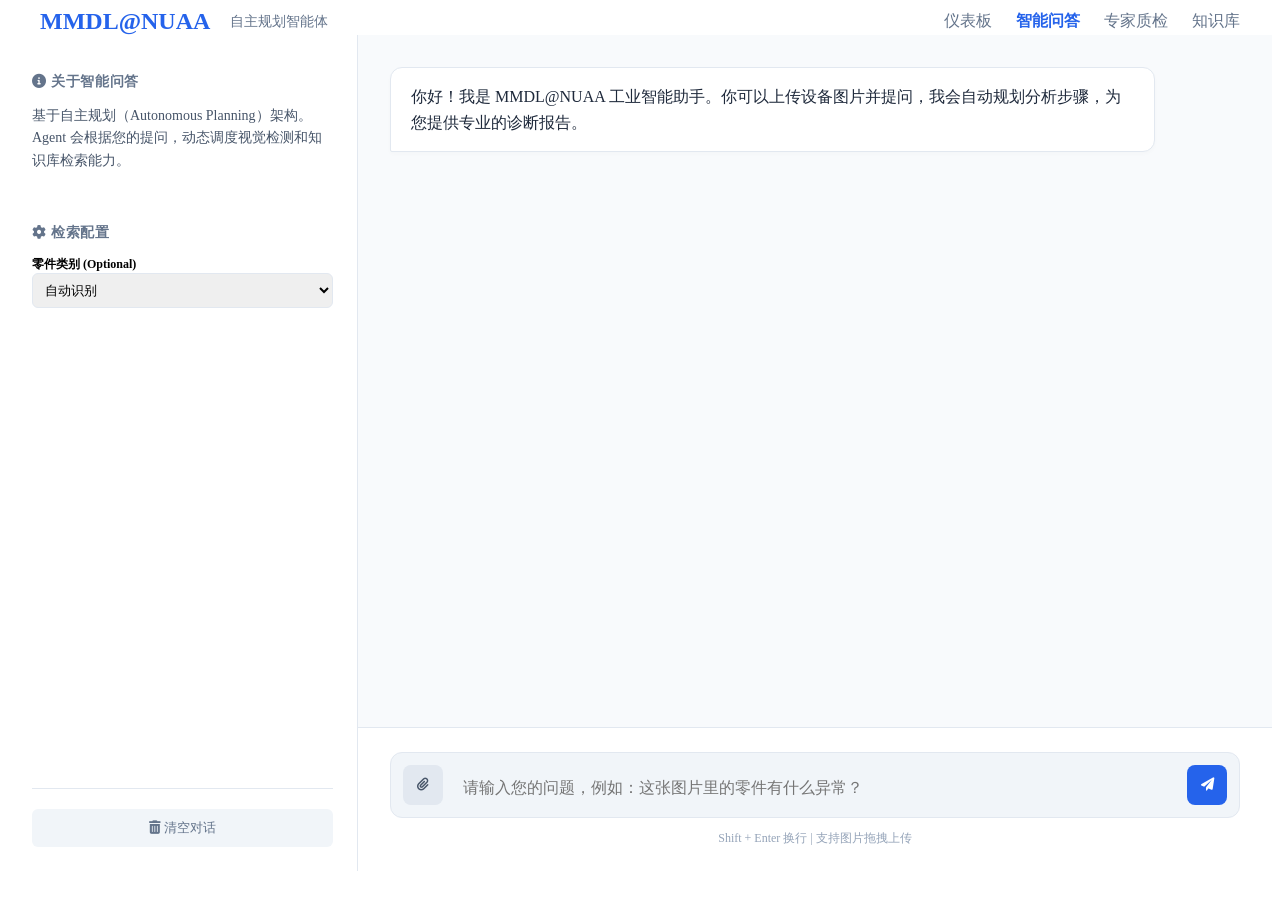
==== web/chat.html @ e0befdd0 "feat:Agent自动推理，重构之前的workflow模式" ====
<!DOCTYPE html>
<html lang="zh-CN">
<head>
    <meta charset="UTF-8">
    <meta name="viewport" content="width=device-width, initial-scale=1.0">
    <title>智能问答 - MMDL@NUAA</title>
    <link rel="stylesheet" href="assets/css/style.css">
    <link rel="stylesheet" href="assets/css/chat.css">
    <link rel="stylesheet" href="https://cdnjs.cloudflare.com/ajax/libs/font-awesome/6.0.0/css/all.min.css">
</head>
<body>
    <nav class="navbar">
        <div style="display: flex; justify-content: space-between; align-items: center; max-width: 1200px; margin: 0 auto; padding: 0 20px; width: 100%;">
            <div style="display: flex; align-items: center; gap: 20px; flex: 1;">
                <h1 style="margin: 0; font-size: 1.5rem; color: #2563eb;">MMDL@NUAA</h1>
                <span style="font-size: 0.9rem; color: #64748b;">自主规划智能体</span>
            </div>
            <div style="display: flex; gap: 24px;">
                <a href="index.html" style="color: #64748b; text-decoration: none; font-weight: 500;">仪表板</a>
                <a href="chat.html" style="color: #2563eb; text-decoration: none; font-weight: 600;">智能问答</a>
                <a href="expert_inspection.html" style="color: #64748b; text-decoration: none; font-weight: 500;">专家质检</a>
                <a href="rag.html" style="color: #64748b; text-decoration: none; font-weight: 500;">知识库</a>
            </div>
        </div>
    </nav>

    <div class="chat-container">
        <!-- Sidebar: Context & Settings -->
        <aside class="chat-sidebar">
            <div class="sidebar-section">
                <h3><i class="fas fa-info-circle"></i> 关于智能问答</h3>
                <p style="font-size: 0.875rem; color: #475569; line-height: 1.6;">
                    基于自主规划（Autonomous Planning）架构。Agent 会根据您的提问，动态调度视觉检测和知识库检索能力。
                </p>
            </div>

            <div class="sidebar-section">
                <h3><i class="fas fa-cog"></i> 检索配置</h3>
                <div class="form-group">
                    <label style="font-size: 0.75rem; font-weight: 600;">零件类别 (Optional)</label>
                    <select id="category-select" style="width: 100%; padding: 8px; border-radius: 6px; border: 1px solid #e2e8f0;">
                        <option value="">自动识别</option>
                        <option value="bottle">瓶子</option>
                        <option value="cable">电缆</option>
                        <option value="capsule">胶囊</option>
                        <option value="metal_nut">金属螺母</option>
                        <option value="screw">螺丝</option>
                        <option value="tile">瓷砖</option>
                    </select>
                </div>
            </div>

            <div id="image-preview-area" class="sidebar-section" style="display: none;">
                <h3><i class="fas fa-image"></i> 待检图片</h3>
                <div style="position: relative; border-radius: 8px; overflow: hidden; border: 1px solid #e2e8f0;">
                    <img id="chat-image-preview" src="" style="width: 100%; display: block;">
                    <button id="remove-image" style="position: absolute; top: 8px; right: 8px; background: rgba(0,0,0,0.5); color: white; border: none; width: 24px; height: 24px; border-radius: 50%; cursor: pointer;">
                        <i class="fas fa-times"></i>
                    </button>
                </div>
            </div>

            <div style="margin-top: auto; padding-top: 20px; border-top: 1px solid #e2e8f0;">
                <button onclick="clearChat()" style="width: 100%; padding: 10px; background: #f1f5f9; border: none; border-radius: 6px; color: #64748b; cursor: pointer;">
                    <i class="fas fa-trash-alt"></i> 清空对话
                </button>
            </div>
        </aside>

        <!-- Main Chat Area -->
        <main class="chat-main">
            <div id="chat-messages" class="chat-messages">
                <!-- Welcome Message -->
                <div class="message-bubble message-agent">
                    你好！我是 MMDL@NUAA 工业智能助手。你可以上传设备图片并提问，我会自动规划分析步骤，为您提供专业的诊断报告。
                </div>
            </div>

            <div class="chat-input-area">
                <div class="input-wrapper">
                    <div class="input-container">
                        <button id="upload-trigger" class="chat-btn btn-upload" title="上传图片">
                            <i class="fas fa-paperclip"></i>
                        </button>
                        <input type="file" id="chat-image-input" accept="image/*" style="display: none;">
                        
                        <textarea id="chat-input" placeholder="请输入您的问题，例如：这张图片里的零件有什么异常？" rows="1"></textarea>
                        
                        <button id="send-btn" class="chat-btn btn-send">
                            <i class="fas fa-paper-plane"></i>
                        </button>
                    </div>
                    <div style="font-size: 0.75rem; color: #94a3b8; text-align: center;">
                        Shift + Enter 换行 | 支持图片拖拽上传
                    </div>
                </div>
            </div>
        </main>
    </div>

    <script src="assets/js/api-client.js"></script>
    <script src="assets/js/chat.js"></script>
</body>
</html>
---- web/assets/css/chat.css ----
/* Chat Page Styles */
:root {
    --chat-primary: #2563eb;
    --chat-bg: #f8fafc;
    --chat-sidebar: #ffffff;
    --chat-bubble-user: #2563eb;
    --chat-bubble-agent: #ffffff;
    --chat-border: #e2e8f0;
}

.chat-container {
    display: grid;
    grid-template-columns: 350px 1fr;
    height: calc(100vh - 64px);
    background: var(--chat-bg);
}

/* Sidebar */
.chat-sidebar {
    background: var(--chat-sidebar);
    border-right: 1px solid var(--chat-border);
    padding: 24px;
    display: flex;
    flex-direction: column;
    gap: 24px;
    overflow-y: auto;
}

.sidebar-section h3 {
    font-size: 0.875rem;
    text-transform: uppercase;
    color: #64748b;
    margin-bottom: 12px;
    letter-spacing: 0.05em;
}

/* Main Chat Area */
.chat-main {
    display: flex;
    flex-direction: column;
    height: 100%;
    position: relative;
}

.chat-messages {
    flex: 1;
    overflow-y: auto;
    padding: 32px;
    display: flex;
    flex-direction: column;
    gap: 24px;
}

/* Bubbles */
.message-bubble {
    max-width: 85%;
    padding: 16px 20px;
    border-radius: 12px;
    line-height: 1.6;
    position: relative;
}

.message-user {
    align-self: flex-end;
    background: var(--chat-bubble-user);
    color: white;
    border-bottom-right-radius: 2px;
}

.message-agent {
    align-self: flex-start;
    background: var(--chat-bubble-agent);
    color: #1e293b;
    border: 1px solid var(--chat-border);
    border-bottom-left-radius: 2px;
    box-shadow: 0 2px 4px rgba(0,0,0,0.02);
}

.message-image {
    max-width: 300px;
    border-radius: 8px;
    margin-bottom: 12px;
    display: block;
}

/* Agent Steps Timeline */
.steps-timeline {
    margin-top: 16px;
    padding-top: 16px;
    border-top: 1px dashed var(--chat-border);
}

.step-item {
    display: flex;
    gap: 12px;
    margin-bottom: 12px;
}

.step-dot {
    width: 8px;
    height: 8px;
    background: #3b82f6;
    border-radius: 50%;
    margin-top: 6px;
    flex-shrink: 0;
}

.step-content {
    font-size: 0.875rem;
}

.step-name {
    font-weight: 600;
    color: #334155;
}

.step-thought {
    color: #64748b;
    font-style: italic;
}

/* Input Area */
.chat-input-area {
    padding: 24px 32px;
    background: white;
    border-top: 1px solid var(--chat-border);
}

.input-wrapper {
    max-width: 900px;
    margin: 0 auto;
    display: flex;
    flex-direction: column;
    gap: 12px;
}

.input-container {
    display: flex;
    gap: 12px;
    align-items: flex-end;
    background: #f1f5f9;
    padding: 12px;
    border-radius: 12px;
    border: 1px solid var(--chat-border);
}

.input-container textarea {
    flex: 1;
    background: transparent;
    border: none;
    resize: none;
    padding: 8px;
    font-size: 1rem;
    max-height: 150px;
    outline: none;
}

.chat-btn {
    width: 40px;
    height: 40px;
    border-radius: 8px;
    display: flex;
    align-items: center;
    justify-content: center;
    cursor: pointer;
    transition: all 0.2s;
    border: none;
}

.btn-send {
    background: var(--chat-primary);
    color: white;
}

.btn-send:hover {
    background: #1d4ed8;
}

.btn-upload {
    background: #e2e8f0;
    color: #475569;
}

.btn-upload:hover {
    background: #cbd5e1;
}

/* Loading */
.typing-indicator {
    display: flex;
    gap: 4px;
    padding: 8px 12px;
}

.dot {
    width: 6px;
    height: 6px;
    background: #94a3b8;
    border-radius: 50%;
    animation: bounce 1.4s infinite ease-in-out;
}

.dot:nth-child(1) { animation-delay: -0.32s; }
.report-content {
    line-height: 1.7;
}

.report-content h1, .report-content h2, .report-content h3 {
    color: #1e293b;
    margin-top: 1.2em;
    margin-bottom: 0.5em;
}

.report-content p {
    margin-bottom: 1em;
}

.report-content ul, .report-content ol {
     padding-left: 1.5em;
     margin-bottom: 1em;
 }

 .dot:nth-child(2) { animation-delay: -0.16s; }

 @keyframes bounce {
     0%, 80%, 100% { transform: scale(0); }
     40% { transform: scale(1.0); }
 }
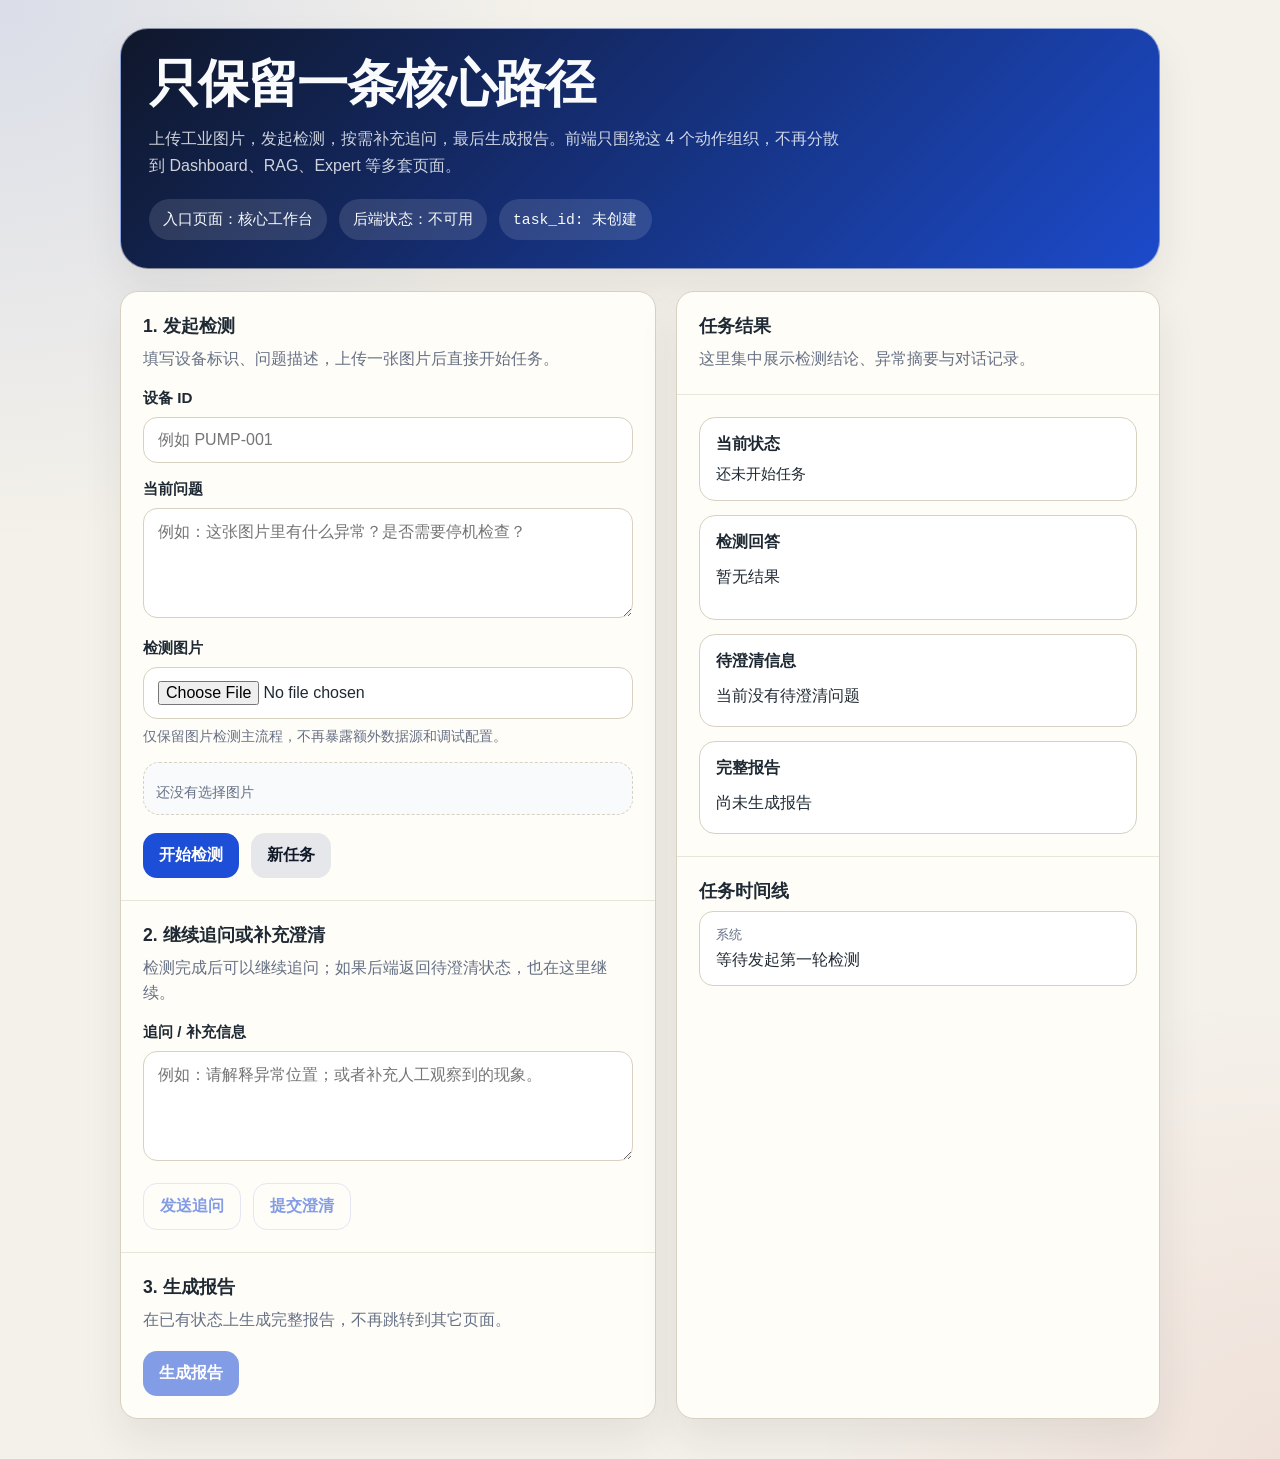
==== commit 2cf3aac0: "feat: simplify frontend to single core workflow" ====
--- a/web/chat.html
+++ b/web/chat.html
@@ -2,103 +2,11 @@
 <html lang="zh-CN">
 <head>
     <meta charset="UTF-8">
+    <meta http-equiv="refresh" content="0; url=index.html">
     <meta name="viewport" content="width=device-width, initial-scale=1.0">
-    <title>智能问答 - MMDL@NUAA</title>
-    <link rel="stylesheet" href="assets/css/style.css">
-    <link rel="stylesheet" href="assets/css/chat.css">
-    <link rel="stylesheet" href="https://cdnjs.cloudflare.com/ajax/libs/font-awesome/6.0.0/css/all.min.css">
+    <title>Redirecting</title>
 </head>
 <body>
-    <nav class="navbar">
-        <div style="display: flex; justify-content: space-between; align-items: center; max-width: 1200px; margin: 0 auto; padding: 0 20px; width: 100%;">
-            <div style="display: flex; align-items: center; gap: 20px; flex: 1;">
-                <h1 style="margin: 0; font-size: 1.5rem; color: #2563eb;">MMDL@NUAA</h1>
-                <span style="font-size: 0.9rem; color: #64748b;">自主规划智能体</span>
-            </div>
-            <div style="display: flex; gap: 24px;">
-                <a href="index.html" style="color: #64748b; text-decoration: none; font-weight: 500;">仪表板</a>
-                <a href="chat.html" style="color: #2563eb; text-decoration: none; font-weight: 600;">智能问答</a>
-                <a href="expert_inspection.html" style="color: #64748b; text-decoration: none; font-weight: 500;">专家质检</a>
-                <a href="rag.html" style="color: #64748b; text-decoration: none; font-weight: 500;">知识库</a>
-            </div>
-        </div>
-    </nav>
-
-    <div class="chat-container">
-        <!-- Sidebar: Context & Settings -->
-        <aside class="chat-sidebar">
-            <div class="sidebar-section">
-                <h3><i class="fas fa-info-circle"></i> 关于智能问答</h3>
-                <p style="font-size: 0.875rem; color: #475569; line-height: 1.6;">
-                    基于自主规划（Autonomous Planning）架构。Agent 会根据您的提问，动态调度视觉检测和知识库检索能力。
-                </p>
-            </div>
-
-            <div class="sidebar-section">
-                <h3><i class="fas fa-cog"></i> 检索配置</h3>
-                <div class="form-group">
-                    <label style="font-size: 0.75rem; font-weight: 600;">零件类别 (Optional)</label>
-                    <select id="category-select" style="width: 100%; padding: 8px; border-radius: 6px; border: 1px solid #e2e8f0;">
-                        <option value="">自动识别</option>
-                        <option value="bottle">瓶子</option>
-                        <option value="cable">电缆</option>
-                        <option value="capsule">胶囊</option>
-                        <option value="metal_nut">金属螺母</option>
-                        <option value="screw">螺丝</option>
-                        <option value="tile">瓷砖</option>
-                    </select>
-                </div>
-            </div>
-
-            <div id="image-preview-area" class="sidebar-section" style="display: none;">
-                <h3><i class="fas fa-image"></i> 待检图片</h3>
-                <div style="position: relative; border-radius: 8px; overflow: hidden; border: 1px solid #e2e8f0;">
-                    <img id="chat-image-preview" src="" style="width: 100%; display: block;">
-                    <button id="remove-image" style="position: absolute; top: 8px; right: 8px; background: rgba(0,0,0,0.5); color: white; border: none; width: 24px; height: 24px; border-radius: 50%; cursor: pointer;">
-                        <i class="fas fa-times"></i>
-                    </button>
-                </div>
-            </div>
-
-            <div style="margin-top: auto; padding-top: 20px; border-top: 1px solid #e2e8f0;">
-                <button onclick="clearChat()" style="width: 100%; padding: 10px; background: #f1f5f9; border: none; border-radius: 6px; color: #64748b; cursor: pointer;">
-                    <i class="fas fa-trash-alt"></i> 清空对话
-                </button>
-            </div>
-        </aside>
-
-        <!-- Main Chat Area -->
-        <main class="chat-main">
-            <div id="chat-messages" class="chat-messages">
-                <!-- Welcome Message -->
-                <div class="message-bubble message-agent">
-                    你好！我是 MMDL@NUAA 工业智能助手。你可以上传设备图片并提问，我会自动规划分析步骤，为您提供专业的诊断报告。
-                </div>
-            </div>
-
-            <div class="chat-input-area">
-                <div class="input-wrapper">
-                    <div class="input-container">
-                        <button id="upload-trigger" class="chat-btn btn-upload" title="上传图片">
-                            <i class="fas fa-paperclip"></i>
-                        </button>
-                        <input type="file" id="chat-image-input" accept="image/*" style="display: none;">
-                        
-                        <textarea id="chat-input" placeholder="请输入您的问题，例如：这张图片里的零件有什么异常？" rows="1"></textarea>
-                        
-                        <button id="send-btn" class="chat-btn btn-send">
-                            <i class="fas fa-paper-plane"></i>
-                        </button>
-                    </div>
-                    <div style="font-size: 0.75rem; color: #94a3b8; text-align: center;">
-                        Shift + Enter 换行 | 支持图片拖拽上传
-                    </div>
-                </div>
-            </div>
-        </main>
-    </div>
-
-    <script src="assets/js/api-client.js"></script>
-    <script src="assets/js/chat.js"></script>
+    <p>This page has moved to <a href="index.html">index.html</a>.</p>
 </body>
 </html>
